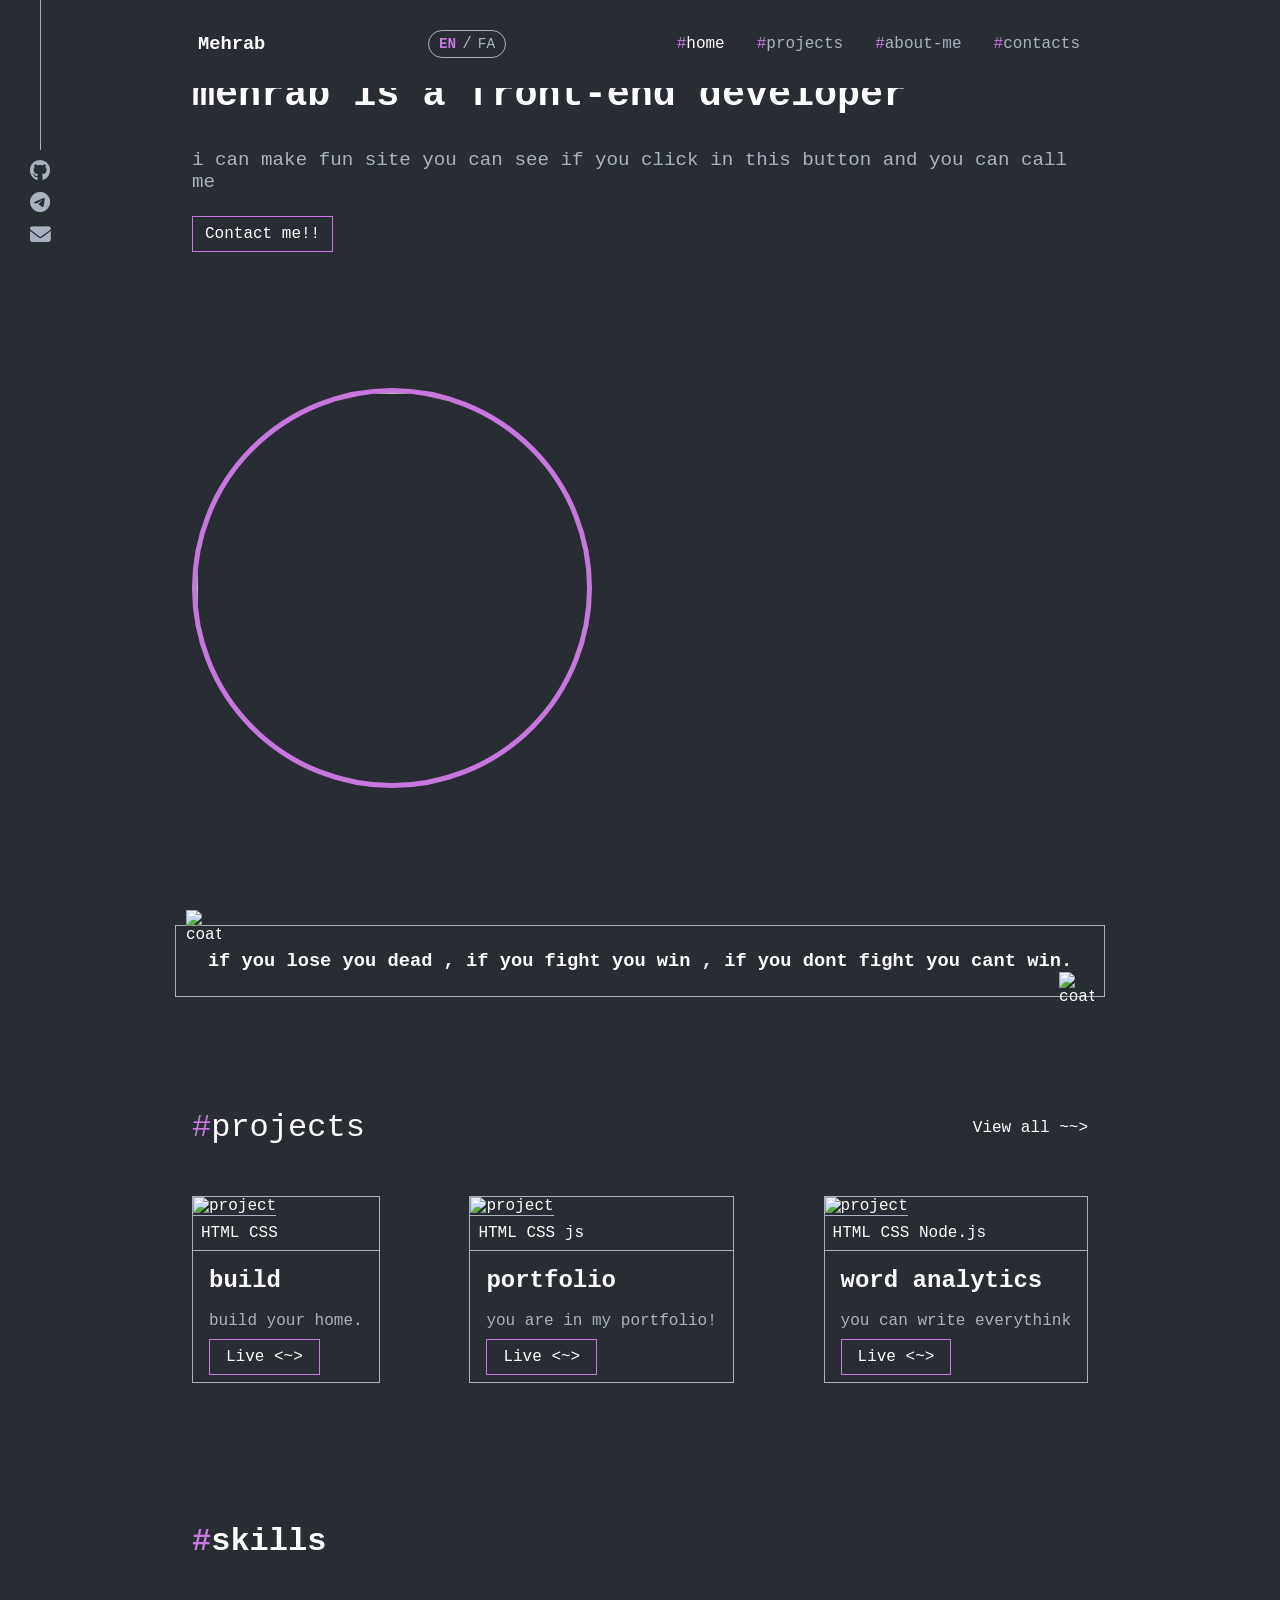
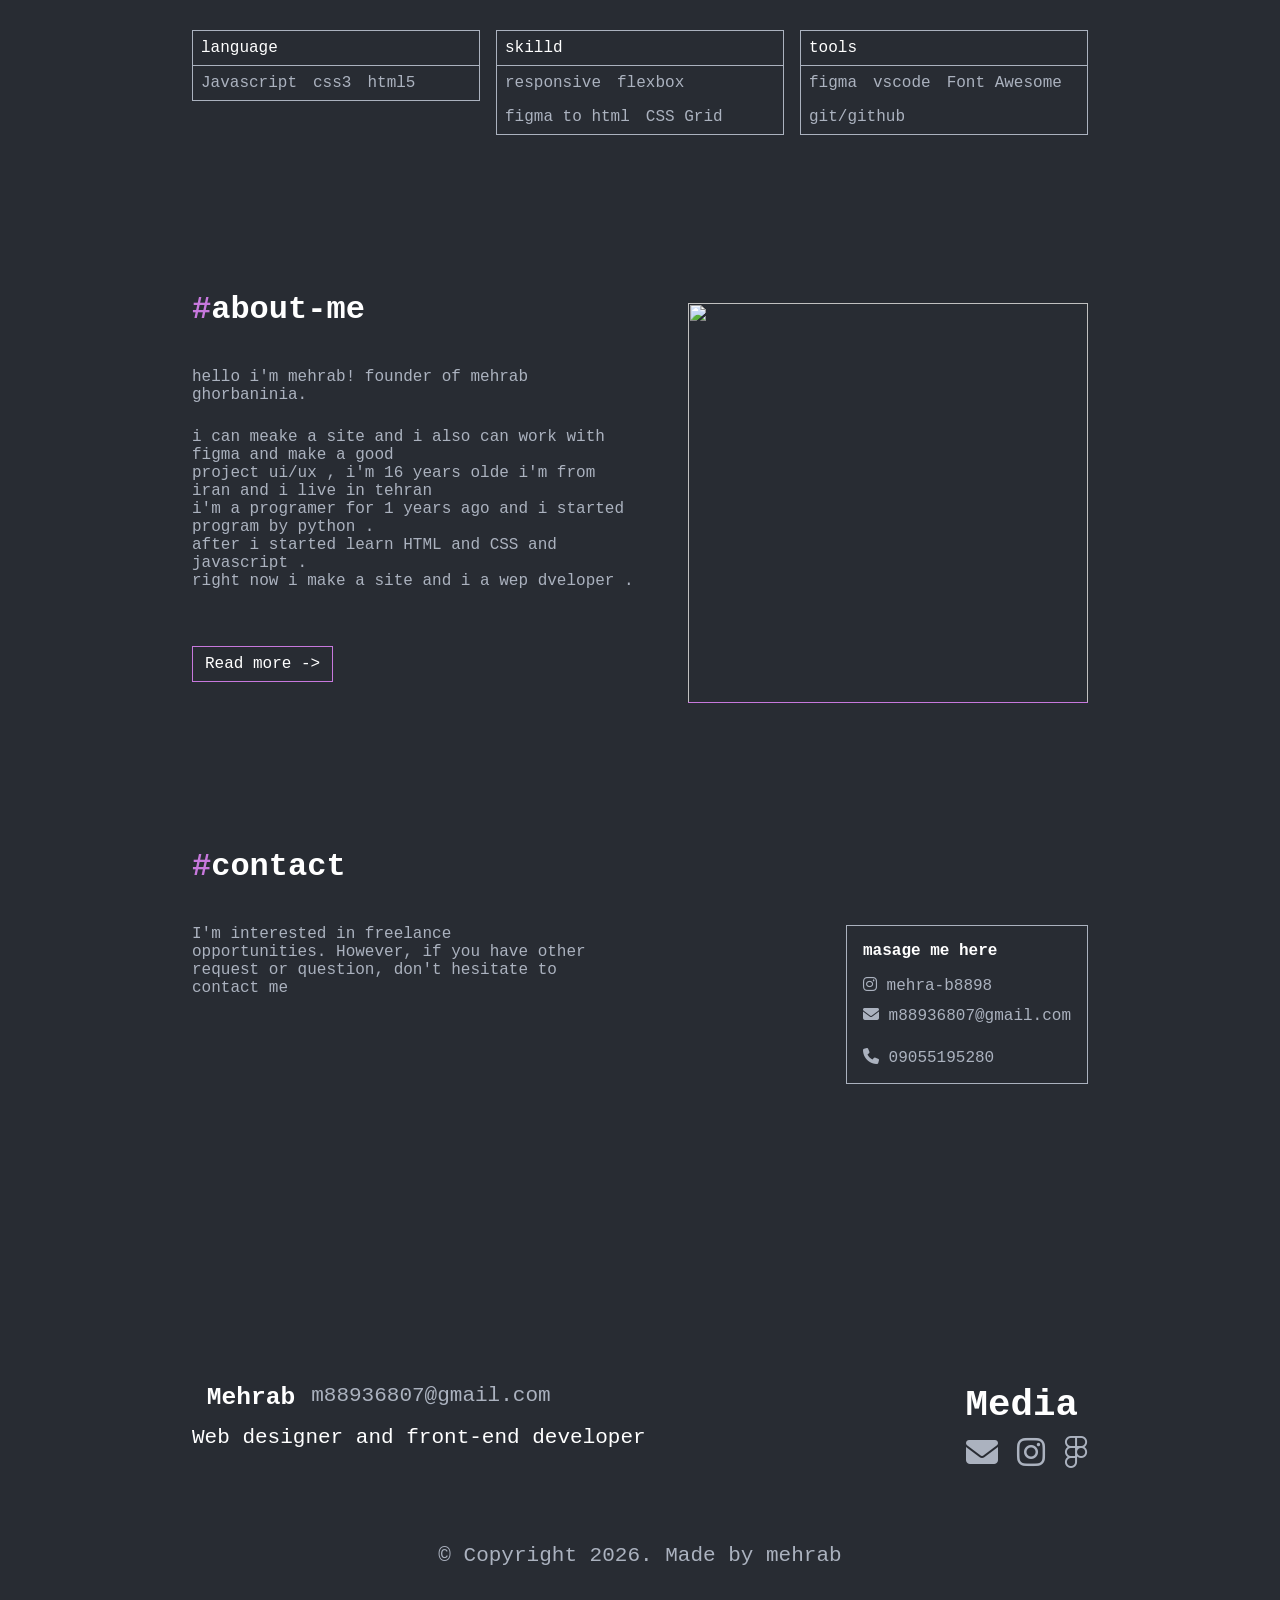
==== index.html @ 50dbba9e "Rename indext.html to index.html" ====
<!DOCTYPE html>
<html lang="en">

<head>
    <meta charset="UTF-8">
    <meta name="viewport" content="width=device-width, initial-scale=1.0">
    <title>Home</title>
    <link rel="stylesheet" href="https://lib.arvancloud.ir/font-awesome/6.3.0/css/all.css" />
    <link href="https://cdn.jsdelivr.net/gh/rastikerdar/vazirmatn@v33.003/Vazirmatn-font-face.css" rel="stylesheet"
        type="text/css" />
    <link rel="stylesheet" href="./css/reset.css">
    <link rel="stylesheet" href="./css/Home.css">
    <link rel="stylesheet" href="./css/common.css">
</head>

<body>
    <!---------------------------  particale  ------------------------------>
    <div class="particles-containr" id="particlescontainr"></div>
    <!---------------------------  header  ------------------------------>
    <header class="main-header">
        <!-- logo -->
        <a href="/" class="logo-wrapper">
            <img src="./assets/imgaes/Logo (1).png" alt="" class="logo-main-header">
            <h3>Mehrab</h3>
        </a>

        <div class="lang-switch" id="langSwitch">
            <span class="lang-option active" data-lang="en">EN</span>
            <span class="lang-divider">/</span>
            <span class="lang-option" data-lang="fa">FA</span>
        </div>
        <div class="menu-toggle">
            <i class="fa-solid fa-bars active"></i>
            <i class="fa-solid fa-arrow-right-to-bracket cloes-icon"></i>
        </div>


        <!-----  navigation list ---->
        <nav>
            <ul class="nav-list">
                <li>
                    <a href="/" class="nav-link activ">
                        <span class="sharp-sine">#</span><span data-en="home" data-fa="خانه">home</span>
                    </a>
                </li>


                <li>
                    <a href="./project.html" class="nav-link">
                        <span class="sharp-sine">#</span><span data-en="projects" data-fa="پروژه‌ها">projects</span>
                    </a>
                </li>


                <li>
                    <a href="./about-me.html" class="nav-link">
                        <span class="sharp-sine">#</span><span data-en="about-me" data-fa="درباره من">about-me</span>
                    </a>
                </li>

                <li>
                    <a href="./contact.html" class="nav-link">
                        <span class="sharp-sine">#</span><span data-en="contacts" data-fa="تماس">contacts</span>
                    </a>
                </li>
            </ul>
        </nav>
    </header>

    <!-- fixed social icon -->
    <div class="fixed-social">
        <div class="social-line"></div>

        <ul class="social-list">
            <li>
                <a href="#" class="social-link" target="_blank"><i class="fa-brands fa-github"></i></a>
            </li>

            <li>
                <a href="#" class="social-link" target="_blank"><i class="fa-brands fa-telegram"></i></a>
            </li>

            <li>
                <a href="#" class="social-link" target="_blank"><i class="fa-solid fa-envelope"></i></i></a>
            </li>
        </ul>
    </div>


    <!---------------------------  mehrab info ------------------------------>
    <div class="mehrab-banner-contact">
        <!-- left section -->
        <section class="left-section">
            <h2 class="banner-title" data-en="mehrab is a front-end developer"
                data-fa="مهراب یک برنامه‌نویس فرانت‌اند است">
                mehrab is a <span class="banner-title-hilait">front-end developer</span>
            </h2>
            <p class="banner-text"
                data-en="i can make fun site you can see if you click  in this button and you can call me"
                data-fa="من می‌تونم سایت‌های جذاب بسازم، اگه روی این دکمه کلیک کنی می‌تونی راه‌های ارتباطی من رو ببینی">
                i can make fun site you can see if you click <br> in this button and you can see my
                contacts</p>
            <a class="banner-link" href="#" data-en="Contact me!!" data-fa="با من تماس بگیر!!">Contact me!!</a>
        </section>

        <!-- left section -->
        <section class="right-section">
            <img class="img-mehrab" src="./assets/imgaes/mehrab-img .png" alt="">
        </section>
    </div>


    <!---------------------------  slogan section  ------------------------------>

    <section class="slogan-contact">
        <div class="slogan-box">
            <img src="./assets/4-portfolio-files/icons/left-quote.png" alt="coat" class="qoat left-coat">
            <h3 class="title-slogan"
                data-en="if you lose you dead , if you fight you win , if you dont fight you cant win."
                data-fa="اگه ببازی، تمومه؛ اگه بجنگی، می‌بری؛ اگه نجنگی، هیچ‌وقت نمی‌تونی ببری.">if you lose you dead ,
                if you fight you win , if you dont fight you cant win.</h3>
            <img src="./assets/4-portfolio-files/icons/right-quote.png" alt="coat" class="qoat right-coat">
        </div>
    </section>


    <!---------------------------  project section  ------------------------------>
    <div class="project-container">
        <div class="project-title-box">
            <h3 class="project-title">
                <span class="titlr-hilait">#</span><span data-en="projects" data-fa="پروژه‌ها">projects</span>
            </h3>
            <a href="#" data-en="View all ~~>" data-fa="مشاهده همه ~~>" class="project-view-all">View all ~~></a>
        </div>

        <!-- project list -->
        <div class="project-list">

            <!-- project card section -->
            <secction class="project-card">
                <img src="./assets/imgaes/project-list-01.png" alt="project" class="project-img">

                <!-- languages -->
                <div class="project-tecnologis">
                    <span>HTML</span>
                    <span>CSS</span>
                </div>

                <!-- diteils info -->
                <div class="project-info">
                    <h2 class="project-name">build</h2>
                    <p class="project-text" data-en="build your home." data-fa="خونه خودت رو بساز.">Wear your
                        confidence.</p>

                    <!-- project actions -->
                    <div class="project-actions-tag">
                        <a href="file:///E:/css-html-js%20project/html.css.js/project-011/indext.html"
                            class="project-link" data-en="Live <~>" data-fa="مشاهده <~>">Live <~></a>
                    </div>
                </div>
            </secction>



            <!-- project card section -->
            <secction class="project-card">
                <img src="./assets/imgaes/img-cart-of-project-4.png" alt="project" class="project-img">

                <!-- languages -->
                <div class="project-tecnologis">
                    <span>HTML</span>
                    <span>CSS</span>
                    <span>js</span>
                </div>

                <!-- diteils info -->
                <div class="project-info">
                    <h2 class="project-name">portfolio</h2>
                    <p class="project-text" data-en="you are in my portfolio!" data-fa="شما الان داخلش هستی!">you are in
                        my portfolio!</p>
                    <!-- project actions -->
                    <div class="project-actions-tag">
                        <a href="file:///E:/css-html-js%20project/html.css.js/project-011/indext.html"
                            class="project-link" data-en="Live <~>" data-fa="مشاهده <~>">Live <~></a>
                    </div>
                </div>
            </secction>



            <!-- project card section -->
            <secction class="project-card">
                <img src="./assets/imgaes/project-list-img-3.png" alt="project" class="project-img">

                <!-- languages -->
                <div class="project-tecnologis">
                    <span>HTML</span>
                    <span>CSS</span>
                    <span>Node.js</span>
                </div>

                <!-- diteils info -->
                <div class="project-info">
                    <h2 class="project-name">word analytics</h2>
                    <p class="project-text" data-en="you can write everythink" data-fa="می‌تونی هرچیزی بنویسی">you can
                        write everythink</p>

                    <!-- project actions -->
                    <div class="project-actions-tag">
                        <a href="file:///E:/css-html-js%20project/html.css.js/project-011/indext.html"
                            class="project-link" data-en="Live <~>" data-fa="مشاهده <~>">Live <~></a>
                    </div>
                </div>
            </secction>
        </div>


        <!-- project shapes -->
        <img src="./assets/imgaes/about-me-right.png" alt="" class="project-shapes">
    </div>


    <!---------------------------  skils section  ------------------------------>

    <div class="skils-title">
        <div class="title">
            <h3 class="title-box-skils">
                <span class="title-hilait">#</span><span data-en="skills" data-fa="مهارت ها">projects</span>
            </h3>
        </div>
    </div>
    <!-- skills list -->

    <div class="title-skils">
        <section class="skills-cart">
            <!-- box -->
            <div class="skills-box">
                <p class="box-header" data-en="language" data-fa="زبان ها">language</p>
                <div class="box-content">
                    <p>Javascript</p>
                    <p>css3</p>
                    <p>html5</p>
                </div>
            </div>

            <div class="skills-box">
                <p class="box-header" data-en="skilld" data-fa="مهارت ها">skills</p>
                <div class="box-content">
                    <p>responsive</p>
                    <p>flexbox</p>
                    <p>figma to html</p>
                    <p>CSS Grid</p>
                </div>
            </div>


            <div class="skills-box">
                <p class="box-header" data-en="tools" data-fa="ابزارها">tools</p>
                <div class="box-content">
                    <p>figma</p>
                    <p>vscode</p>
                    <p>Font Awesome</p>
                    <p>git/github</p>
                </div>
            </div>
        </section>
    </div>



    <!---------------------------  about me ------------------------------>
    <div class="about-me-container">
        <div class="skils-title">
            <div class="title Oi">
                <h3 class="title-box-skils">
                    <span class="title-hilait">#</span><span data-en="about-me" data-fa="درباره-من">projects</span>
                </h3>
            </div>
        </div>
    </div>


    <div class="about-container">
        <div class="about-wrapper">
            <!-- left section -->
            <section class="left-section">
                <p class="title-discriotion" data-en="hello i'm mehrab! founder of mehrab ghorbaninia."
                    data-fa="سلام، من مهرابم! بنیان‌گذار مهراب قربانی‌نیا.">
                    hello i'm mehrab! <br>
                    founder of mehrab ghorbaninia.
                </p>
                <p class="title-discriotion"
                    data-fa="من می‌تونم سایت بسازم و همچنین با فیگما کار کنم و طراحی ui/ux خوبی انجام بدم. ۱۶ سالمه، اهل ایرانم و توی تهران زندگی می‌کنم. حدود یک ساله که برنامه‌نویسی می‌کنم و با پایتون شروع کردم. بعدش HTML و CSS و جاوااسکریپت یاد گرفتم. الان دارم سایت می‌سازم و یه توسعه‌دهنده‌ی وب هستم."
                    data-en="i can meake a site and i also can work with figma and make a good
                    project ui/ux , i'm 16 years olde i'm from iran and i live in tehran
                    i'm a programer for 1 years ago and i started program by python .
                    after i started learn HTML and CSS and javascript .
                    right now i make a site and i a wep dveloper .">

                    i can meake a site and i also can work with figma and make a good
                    project ui/ux , i'm 16 years olde i'm from iran and i live in tehran
                    i'm a programer for 1 years ago and i started program by python .
                    after i started learn HTML and CSS and javascript .
                    right now i make a site and i a wep dveloper .
                </p>
                <a href="./about-me.html" class="about-btn" data-en="Read more ->" data-fa="بیشتر بخوان ->">Read more
                    -></a>
            </section>
            <!-- right section -->
            <section class="right-section">
                <img src="./assets/imgaes/mehrab-img -no-bg.png" alt="" class="img-about">
                <img src="./assets/imgaes/about-me-right.png" alt="" class="secend-shape">
            </section>
        </div>
    </div>


    <!---------------------------  contact container ------------------------------>
    <div class="contact-cobtainer">
        <!-- title -->

        <div class="skils-title">
            <div class="title contact">
                <h3 class="title-box-skils">
                    <span class="title-hilait">#</span><span data-en="contact" data-fa="تماس">contact</span>
                </h3>
            </div>
        </div>

        <div class="contact-wrapper">
            <!-- left section -->
            <section class="contact-container left-section">
                <p class="title-contact" data-en="I'm interested in freelance opportunities. However, if you have other request or question, don't hesitate to contact me" data-fa="من به فرصت‌های فریلنسری علاقه‌مندم. با این حال، اگه درخواست یا سوال دیگه‌ای داری، حتماً باهام تماس بگیر">I’m interested in freelance opportunities. However, if you have other request
                    or question, don’t hesitate to contact me</p>
            </section>
            <!-- right section -->
            <section class="contact-container right-section">
                <div class="masage-box">
                    <h4 class="masage-title">masage me here</h4>
                    <ul class="sotial-list">
                        <li>
                            <a href="https://instagram/mehra-b8898" target="_blank" class="sotial-link">
                                <i class="fa-brands fa-instagram"></i>
                                mehra-b8898</a>
                        </li>

                        <li>

                            <a href="mailto:m88936807@gmail.com" class="sotial-link" target="_blank">
                                <i class="fa fa-envelope"></i>
                                m88936807@gmail.com</a>
                        </li>

                        <li>

                        <li>
                            <a href="tel:09055195280" class="sotial-link" target="_blank">
                                <i class="fa-solid fa-phone"></i>
                                09055195280</a>
                        </li>
                    </ul>
                </div>
            </section>
        </div>
    </div>


    <!---------------------------  footer container ------------------------------>

    <div class="footer-container">
        <!-- left section -->
        <section class="left-section">
            <div class="wrapper">
                <h3 class="title-discription">
                    <img src="./assets/imgaes/Logo (1).png" alt="">
                    Mehrab
                </h3>
                <p class="title">m88936807@gmail.com</p>
            </div>
            <p data-en="Web designer and front-end developer" data-fa="طراح وب و برنامه‌نویس فرانت-اند">Web designer and front-end developer</p>
        </section>
        <!-- right section -->
        <section class="right-section">
            <h3 class="title-right" data-en="Media" data-fa="شبکه‌ها">Media</h3>
            <a href="mailto:m88936807@gmail.com"><i class="fa fa-envelope"></i></a>
            <a href="https://instagram/mehra-b8898"><i class="fa-brands fa-instagram"></i></a>
            <a href=""><i class="fa-brands fa-figma"></i></a>
        </section>

        <img src="./assets/imgaes/about-me-right.png" alt="" class="shape-footer">
    </div>

    <!-- title last -->
    <p class="title-last">
        © Copyright 2026. Made by mehrab
    </p>


    <script src="js/script.js"></script>
</body>

</html>
---- css/Home.css ----
/*=================== banner style  =================*/

/* left style */

.mehrab-banner-contact {
    display: flex;
    gap: 2rem;
    align-items: center;
    width: 70%;
    margin: 0px auto;
    justify-content: space-between;
    padding-top: 1rem;
    height: 95dvh;
    flex-wrap: wrap;
}


.mehrab-banner-contact .left-section .banner-title {
    font-size: 2.4rem;
}

.mehrab-banner-contact .left-section .banner-title .banner-title-hilait {
    color: #C778DD;
}

.mehrab-banner-contact .left-section .banner-text {
    color: #ABB2BF;
    margin: 2rem 0;
    font-size: 1.2rem;
}

.mehrab-banner-contact .left-section .banner-link {
    border: 1px solid #C778DD;
    padding: 8px 12px;
    background-color: #282c33;
    font-size: 1rem;
    transition: all 0.3s;
}

.mehrab-banner-contact .left-section .banner-link:hover {
    background-color: rgba(199, 120, 221, 0.2);
}

/* right style */

.mehrab-banner-contact .right-section {
    position: relative;
    animation: float-img 3s ease-in-out infinite;
}

.mehrab-banner-contact .img-mehrab {
    width: 400px;
    height: 400px;
    animation: float-img 3s ease-in-out infinite;
    border-radius: 50%;
    border: 5px solid #C778DD;
    transition: 0.4s ease;
    object-fit: cover;
    cursor: pointer;
    position: relative;
}

.mehrab-banner-contact .img-mehrab:hover {
    scale: 1.05;
    animation: float-img-border 3s ease-in-out infinite;
}

@keyframes float-img {
    0% , 100% {
        transform: translateY(0) rotate(0deg);
    }

    50% {
        transform: translateY(-20px) rotate(2deg);
    }
}

@keyframes float-img-border {
    0% {
        border: 5px solid #C778DD;
    }

    100% {
        border: 5px solid #6d1186;
    }
}

.mehrab-banner-contact .bannr-accontion {
    position: relative;
    top: -5px;
    padding: 5px 30px;
    text-align: center;
    color: #abb2bf;
    border: 1px solid #ABB2BF;
}


.mehrab-banner-contact .banner-p-mehrab {
    color: white;
}


/*=================== slogan style  =================*/
.slogan-contact {
    position: relative;
    text-align: center;
    margin-top: 70px;
}


.slogan-contact .slogan-box {
    border: 1px solid #abb2bf;
    display: inline-block;
    padding: 1.5rem 2rem;
    position: relative;
}

.slogan-contact .slogan-box .qoat {
    position: absolute;
    width: 35px;
}

.slogan-contact .slogan-box .qoat.left-coat {
    top: -16px;
    left: 10px;
}

.slogan-contact .slogan-box .qoat.right-coat {
    bottom: -10px;
    right: 10px;
}


/*=================== projetc style  =================*/

.project-container {
    width: 70%;
    margin: 0 auto;
    margin-top: 7rem;
}

.project-container .project-title-box {
    display: flex;
    align-items: center;
    justify-content: space-between;
}

.project-container .project-title-box .project-title {
    display: flex;
    font-size: 2rem;
    font-weight: 400;
    position: relative;
}

/* perpul line */


.project-container .project-title-box .project-title .titlr-hilait {
    color: #c778dd;
}


.project-container .project-list {
    display: flex;
    justify-content: space-between;
    align-items: center;
    margin-top: 50px;
    flex-wrap: wrap;
}

.project-container .project-list .project-card {
    border: 1px solid #ABB2BF;
}

.project-container .project-list .project-card .project-img {
    width: 100%;
    height: 195px;
    border-bottom: 1px solid #abb2bf;
}

.project-container .project-list .project-card .project-tecnologis {
    padding: 8px;
    gap: 8px;
}

.project-container .project-list .project-card .project-info {
    border-top: 1px solid #abb2bf;
    padding: 16px;
}

.project-container .project-list .project-card .project-info .project-text {
    color: #ABB2BF;
    margin: 18px 0;
}

.project-container .project-list .project-card .project-info .project-link {
    padding: 8px 16px;
    border: 1px solid #C778DD;
    transition: all 0.4s;
}

.project-container .project-list .project-card .project-info .project-link:hover {
    background-color: rgba(199, 120, 221, 0.2);
}


/* project shape */
.project-container .project-shapes {
    position: absolute;
    left: -2.7%;
}


/*=================== skils section style  =================*/

.title-skils {
    margin-top: 70px;
}

.title-skils .skills-cart {
    display: flex;
    gap: 1rem;
    width: 70%;
    margin: 0 auto;

}

.title-skils .skills-cart .skills-box {
    border: 1px solid #abb2bf;
    margin-bottom: 1rem;
    width: 100%;
    height: 100%;
}

.title-skils .skills-cart .skills-box .box-header {
    border-bottom: 1px solid #abb2bf;
    padding: 0.5rem;
}

.title-skils .skills-cart .skills-box .box-content {
    display: flex;
    gap: 1rem;
    flex-wrap: wrap;
    padding: 0.5rem;
    color: #abb2bf;
}

/*=================== about me style  =================*/

.about-container {
    width: 70%;
    margin: 0 auto;
    margin-top: 40px;
    gap: 3rem;
    position: relative;
}


.about-container .about-wrapper {
    display: flex;
    justify-content: space-between;
}

.about-wrapper .left-section {
    width: 50%;
}

.about-wrapper .left-section .title-discriotion {
    color: #abb2bf;
    margin-bottom: 1.5rem;
}

.about-wrapper .left-section .about-btn {
    border: 1px solid #C778DD;
    padding: 8px 12px;
    display: inline-block;
    margin-top: 2rem;
    transition: all 0.4s;
}


.about-wrapper .left-section .about-btn:hover {
    background: rgba(199, 120, 221, 0.181);
}

.about-wrapper .right-section {
    position: relative;
}

.about-wrapper .right-section .img-about {
    width: 400px;
    height: 400px;
    margin-top: -65px;
    border-bottom: 1px solid #C778DD;
}

.about-wrapper .right-section .secend-shape {
    position: absolute;
    right: 370px;
}




/* shape abour-me */

.about-container .shape-abour-me {
    width: 150px;
    height: 150px;
    border: 1px solid #abb2bf;
    position: absolute;
    right: -30%;
    top: 80px;
}



/*=================== contact style  =================*/

.contact-wrapper {
    display: flex;
    justify-content: space-between;
    width: 70%;
    margin: 0 auto;
    margin-top: 40px;
}

.contact-wrapper .contact-container {
    width: auto;
    max-width: 45%;
}

.contact-wrapper .left-section .title-contact {
    color: #ABB2BF;
}

.contact-wrapper .right-section {
    text-align: right;
    align-self: flex-end;
}

.contact-wrapper .right-section-fa {
    text-align: left;
    align-self: flex-start;
}

.contact-wrapper .right-section .masage-box {
    border: 1px solid #abb2bf;
    display: inline-block;
    padding: 1rem;
    text-align: left;
}

.contact-wrapper .right-section .masage-box .masage-title {
    margin-bottom: 1rem;
}

.contact-wrapper .right-section .masage-box .sotial-list {
    display: flex;
    flex-direction: column;
    gap: 0.7rem;
}

.contact-wrapper .right-section .masage-box .sotial-list .sotial-link {
    color: #abb2bf;
    transition: all 0.4s;
}

.contact-wrapper .right-section .masage-box .sotial-list .sotial-link:hover {
    color: white;
}


/*=================== footer style  =================*/

.footer-container {
    display: flex;
    justify-content: space-between;
    width: 70%;
    margin: 0 auto;
    margin-top: 80px;
}

/* left section style */

.footer-container .left-section {
    font-size: 21px;
}

.footer-container .left-section .wrapper {
    display: flex;
    gap: 1rem;
    margin-bottom: 15px;
}

.footer-container .left-section .title {
    color: #abb2bf;
}

/* right section style */

.footer-container .right-section {
    color: #abb2bf;
    align-items: end;
    font-size: 32px;
}

.footer-container .right-section .title-right {
    color: white;
    margin-bottom: 10px;
}

/* title last */

.title-last {
    text-align: center;
    color: #abb2bf;
    margin: 70px;
    font-size: 21px;
}

/* shape footer */

.footer-container .shape-footer {
    position: absolute;
    left: -2.6%;
}


/* ============== shapes ================ */

.fixed-social {
    position: fixed;
    z-index: 1000;
    left: 30px;
    display: flex;
    flex-direction: column;
    align-items: center;
    color: #abb2bf;
}

.fixed-social .social-line {
    width: 1px;
    height: 150px;
    background: #abb2bf;
    margin-bottom: 10px;
}

.fixed-social .social-list {
    display: flex;
    flex-direction: column;
    gap: 0.5rem;
}

.fixed-social .social-list .social-link {
    transition: all 0.3s;
    font-size: 1.3rem;
}


.fixed-social .social-list .social-link:hover {
    color: white;
}


/* ===================================================
                    responsiv 
=================================================== */

/* تبلت بزرگ / لپ‌تاپ کوچیک */
@media (max-width: 1024px) {

    .mehrab-banner-contact,
    .project-container,
    .title-skils .skills-cart,
    .about-container,
    .contact-wrapper,
    .footer-container {
        width: 90%;
    }

    .project-container .project-title-box .project-title::after {
        width: 150px;
    }

    .about-wrapper .right-section .img-about {
        width: 320px;
        height: 320px;
    }

    .about-wrapper .right-section .secend-shape {
        right: 250px;
    }
}

/* تبلت / موبایل بزرگ */
@media (max-width: 900px) {

    /* بنر اصلی: عکس بره بالا، متن زیرش، همه وسط‌چین */
    .mehrab-banner-contact {
        flex-wrap: wrap;
        height: auto;
        padding: 3rem 0;
        text-align: center;
        justify-content: center;
    }

    .mehrab-banner-contact .left-section,
    .mehrab-banner-contact .right-section {
        width: 100%;
    }

    .mehrab-banner-contact .right-section {
        order: -1;
        display: flex;
        justify-content: center;
    }

    .mehrab-banner-contact .img-mehrab {
        width: 240px;
        height: 240px;
    }

    /* پروژه‌ها: وسط‌چین بشن و بشکنن به خط بعد */
    .project-container .project-list {
        justify-content: center;
        gap: 2rem;
    }

    .project-container .project-list .project-card .project-img {
        height: 150px;
    }

    /* اسکیل‌ها: دو تا دو تا کنار هم */
    .title-skils .skills-cart {
        flex-wrap: wrap;
    }

    .title-skils .skills-cart .skills-box {
        width: 47%;
    }

    /* about-me: عکس زیر متن بیفته */
    .about-wrapper {
        flex-wrap: wrap;
        text-align: center;
    }

    .about-wrapper .left-section,
    .about-wrapper .right-section {
        width: 100%;
    }

    .about-wrapper .right-section {
        display: flex;
        justify-content: center;
        margin-top: 2rem;
    }

    .about-wrapper .right-section .img-about {
        margin-top: 0;
    }

    .about-wrapper .right-section .secend-shape {
        display: none;
    }

    /* contact: زیر هم بیفته */
    .contact-wrapper {
        flex-wrap: wrap;
        justify-content: center;
        gap: 2rem;
    }

    .contact-wrapper .contact-container {
        width: 100%;
        max-width: 100%;
    }

    .contact-wrapper .right-section {
        text-align: left;
        align-self: center;
    }

    .contact-wrapper .right-section-fa {
        text-align: left;
        align-self: center;
    }

    .contact-wrapper .right-section .masage-box {
        display: block;
    }

    /* فوتر: وسط‌چین و زیر هم */
    .footer-container {
        flex-wrap: wrap;
        justify-content: center;
        text-align: center;
        gap: 2rem;
    }
}

/* موبایل */
@media (max-width: 600px) {

    .mehrab-banner-contact .left-section .banner-title {
        font-size: 1.7rem;
    }

    .mehrab-banner-contact .img-mehrab {
        width: 180px;
        height: 180px;
    }

    .slogan-contact .slogan-box {
        padding: 1rem 1.2rem;
    }

    .slogan-contact .slogan-box .title-slogan {
        font-size: 0.95rem;
    }

    .project-container .project-title-box .project-title::after {
        display: none;
    }

    .project-container .project-list {
        flex-direction: column;
        align-items: center;
    }

    .project-container .project-list .project-card {
        width: 100%;
        max-width: 330px;
    }

    .title-skils .skills-cart .skills-box {
        width: 100%;
    }

    .about-wrapper .right-section .img-about {
        width: 100%;
        max-width: 280px;
        height: auto;
    }

    .footer-container .left-section,
    .footer-container .right-section {
        width: 100%;
    }

    /* آیکون‌های ثابت کنار صفحه، توی موبایل جا نداره */
    .fixed-social {
        display: none;
    }
}
---- css/common.css ----
/*=================== language switch style  =================*/

.lang-switch {
    display: flex;
    align-items: center;
    gap: 6px;
    border: 1px solid #abb2bf;
    padding: 4px 10px;
    border-radius: 20px;
    cursor: pointer;
    user-select: none;
}

.lang-switch .lang-option {
    color: #abb2bf;
    font-size: 0.9rem;
    transition: all 0.3s;
}

.lang-switch .lang-option.active {
    color: #C778DD;
    font-weight: bold;
}

.lang-switch .lang-divider {
    color: #abb2bf;
}

.lang-switch:hover {
    border-color: #C778DD;
}

/* حالت فارسی: راست‌چین کردن صفحه */
body.lang-fa {
    direction: rtl;
    text-align: right;
}

body.lang-fa .fixed-social {
    left: auto;
    right: 30px;
}

@media (max-width: 900px) {
    .lang-switch {
        font-size: 0.8rem;
        padding: 3px 8px;
    }
}



/*=================== header style  =================*/
.menuBtn {
    display: none;
    flex-direction: column;
}

.main-header {
    padding: 30px 15%;
    background-color: #282c33;
    display: flex;
    align-items: center;
    justify-content: space-between;
    position: fixed;
    top: 0;
    background: #282c33;
    width: 100%;
    z-index: 999;
}

.main-header .logo-wrapper {
    display: flex;
    gap: 6px;
}

/* logo style */

.main-header .logo-main-header {
    height: 14px;
    margin-top: 0.3rem;
}

/* navigation list */

.main-header .nav-list {
    display: flex;
    gap: 1rem;
}

.main-header .nav-list .sharp-sine {
    color: #c778dd;
}

.main-header .nav-list .nav-link {
    padding: 0 0.5rem;
    color: #abb2bf;
    transition: all 0.3s;
}


/* hover efect */

.main-header .nav-list .nav-link:hover {
    color: white;
}


/* frist childe of header style */

.main-header .nav-list .nav-link.activ {
    color: white;
}





.skils-title {
    width: 70%;
    justify-content: space-between;
    align-items: center;
    margin: 0 auto;
    margin-top: 140px;
}

.skils-title .title {
    display: flex;
    align-items: center;
    position: relative;
}

.skils-title .title .title-box-skils {
    font-size: 2rem;
}

.skils-title .title .title-box-skils .title-hilait {
    color: #c778dd;
}


@media (max-width:600px) {
    .skils-title .title::after {
        display: none;
    }
}



/*=================== footer style  =================*/

.footer-container {
    display: flex;
    justify-content: space-between;
    width: 70%;
    margin: 0 auto;
    margin-top: 300px;
}

/* left section style */

.footer-container .left-section {
    font-size: 21px;
}

.footer-container .left-section .wrapper {
    display: flex;
    gap: 1rem;
    margin-bottom: 15px;
}

.footer-container .left-section .title {
    color: #abb2bf;
}

/* right section style */

.footer-container .right-section {
    color: #abb2bf;
    align-items: end;
    font-size: 32px;
}

.footer-container .right-section .title-right {
    color: white;
    margin-bottom: 10px;
}

/* title last */

.title-last {
    text-align: center;
    color: #abb2bf;
    margin: 70px;
    font-size: 21px;
}


/*=================== particale style  =================*/

.particles-containr {
    position: fixed;
    top: 0;
    left: 0;
    width: 100%;
    height: 100%;
    pointer-events: none;
    /* مهم: کلیک روی دکمه‌ها رو مسدود نکنه */
    z-index: 0;
    /* پشت محتوای اصلی بمونه */
    overflow: hidden;
}

.particle {
    position: absolute;
    background: linear-gradient(45deg, red, #ff6b81);
    border-radius: 50%;
    animation: floatParticles 15s infinite linear;
    opacity: 0.3;
}

@keyframes floatParticles {
    0% {
        transform: translateY(100vh) translateX(0) rotate(0deg);
    }

    10% {
        opacity: 0.3;
    }

    90% {
        opacity: 0.2;
    }

    100% {
        transform: translateY(-100px) translateX(100px) rotate(360deg);
        opacity: 0;
    }
}


header .menu-toggle {
    display: none;
    font-size: 1.8rem;
    cursor: pointer;
    padding: 0.5rem;
    transition: all 0.3s ease;
    border-radius: 50%;
    width: 5rem;
    height: 5rem;
    justify-content: center;
    align-items: center;
    z-index: 1001;
}




/* ===================================================
   ریسپانسیو هدر و منو (common)
   =================================================== */

@media (max-width: 900px) {

    .main-header {
        padding: 2px 6%;
    }

    /* لیست نویگیشن پیش‌فرض قایم میشه */
    .main-header nav {
        position: fixed;
        top: 0;
        right: -100%;
        width: 70%;
        max-width: 300px;
        height: 100vh;
        background-color: #282c33;
        transition: right 0.4s ease;
        z-index: 1000;
    }

    /* وقتی کلاس نعال با جاوااسکریپت اضافه بشه، منو میاد توی صفحه */
    .main-header nav.nav-active {
        right: 0;
    }

    .main-header .nav-list {
        flex-direction: column;
        align-items: flex-start;
        padding: 6rem 2rem;
        gap: 1.5rem;
    }

    /* دکمه‌ی همبرگر نشون داده بشه */
    header .menu-toggle {
        display: flex;
    }

    header .menu-toggle .cloes-icon {
        display: none;
    }

    header .menu-toggle.active .fa-bars {
        display: none;
    }

    header .menu-toggle.active .cloes-icon {
        display: inline-block;
    }

    .mehrab-banner-contact {
        margin-top: 130px;
    }
}

/* ===================================================
   ریسپانسیو تیتر بخش‌ها (skils-title)
   =================================================== */

@media (max-width: 1024px) {
    .skils-title {
        width: 90%;
    }
}

/* ===================================================
   ریسپانسیو فوتر (common)
   =================================================== */

@media (max-width: 900px) {

    .footer-container {
        width: 90%;
        margin-top: 100px;
        flex-wrap: wrap;
        justify-content: center;
        text-align: center;
        gap: 2rem;
    }
}

@media (max-width: 600px) {

    .footer-container {
        margin-top: 70px;
    }

    .footer-container .left-section,
    .footer-container .right-section {
        width: 100%;
        font-size: 18px;
    }

    .title-last {
        margin: 40px 0;
        font-size: 16px;
    }
}
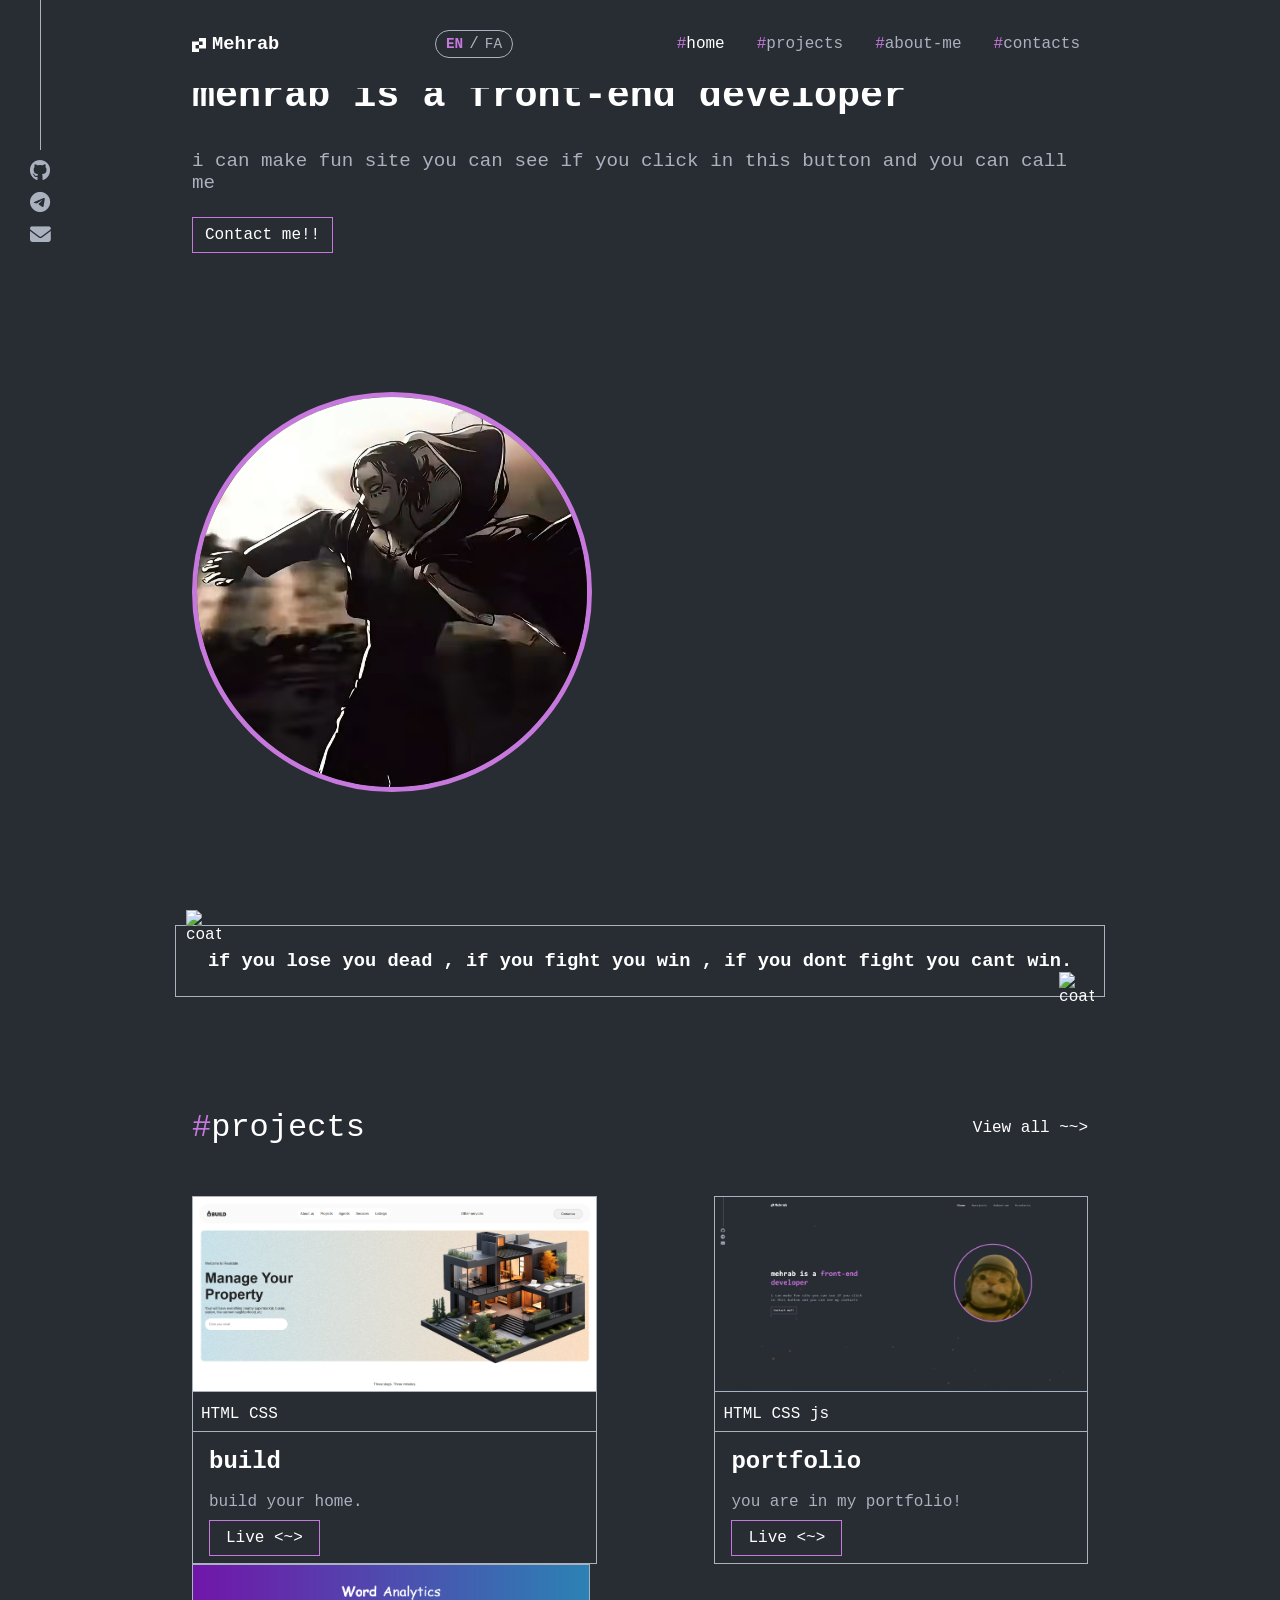
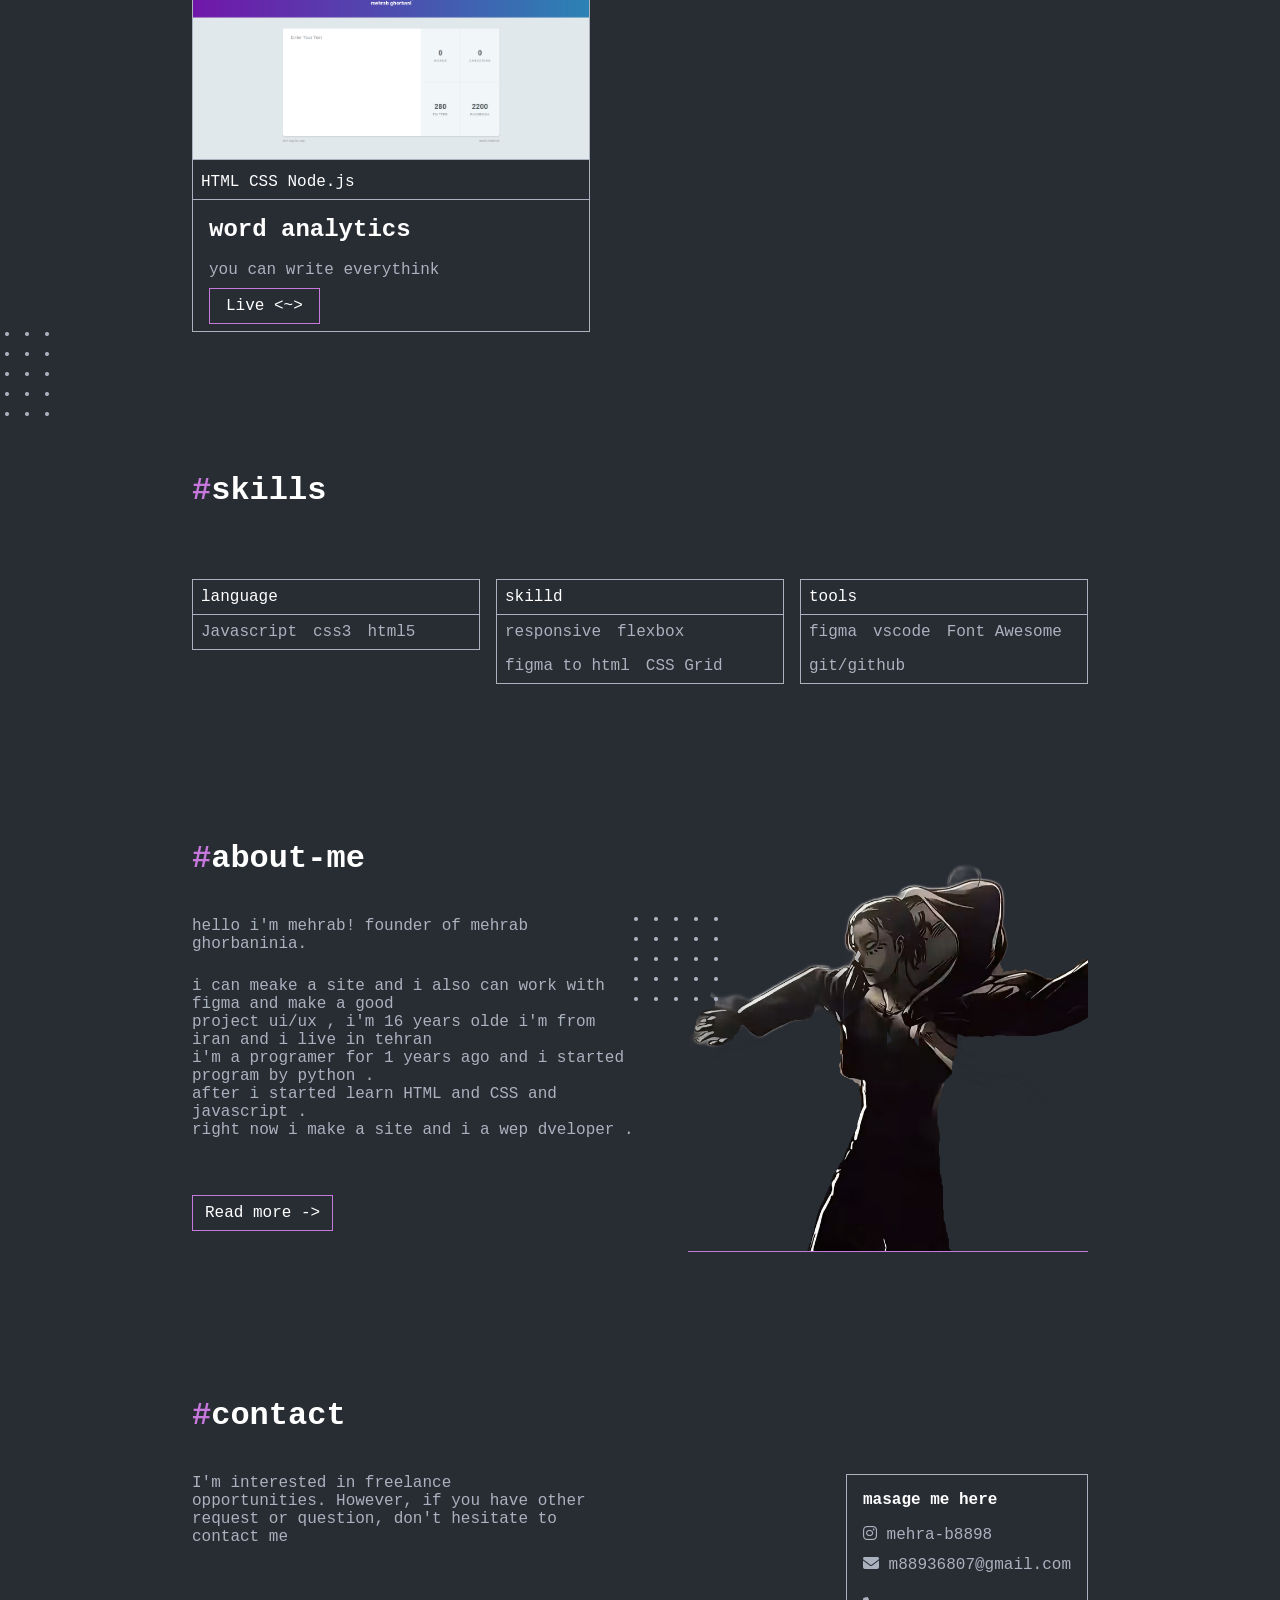
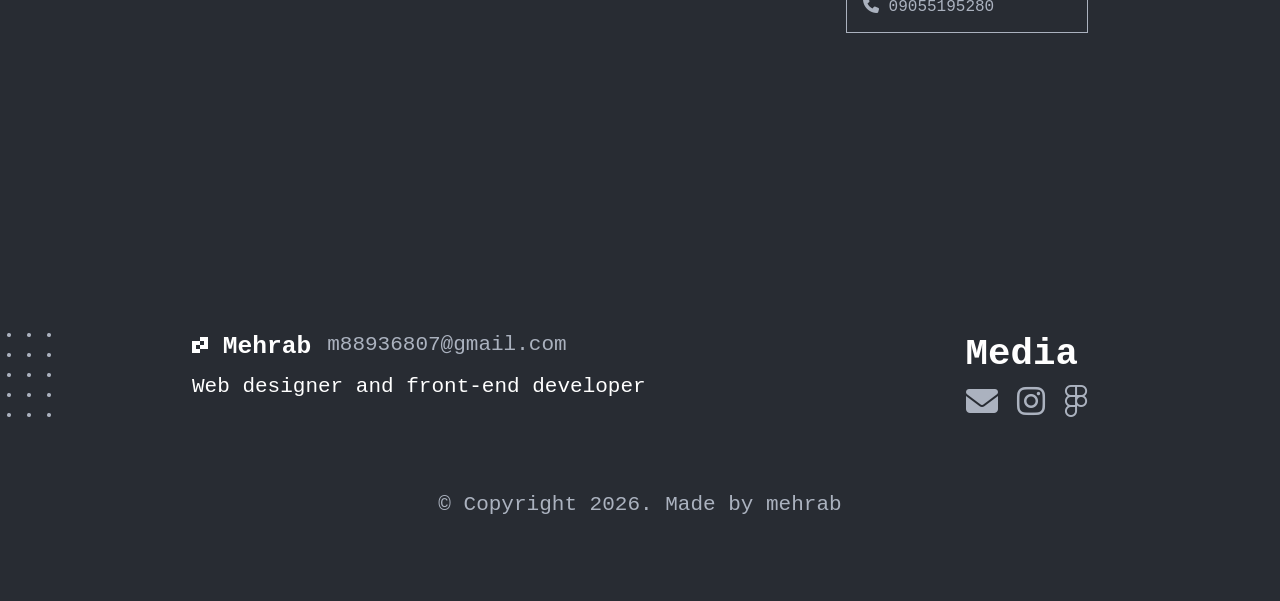
==== commit 460224fc: "Update index.html" ====
--- a/index.html
+++ b/index.html
@@ -154,7 +154,7 @@
 
                     <!-- project actions -->
                     <div class="project-actions-tag">
-                        <a href="file:///E:/css-html-js%20project/html.css.js/project-011/indext.html"
+                        <a href="https://github.com/mehrab398/project-010-build"
                             class="project-link" data-en="Live <~>" data-fa="مشاهده <~>">Live <~></a>
                     </div>
                 </div>
